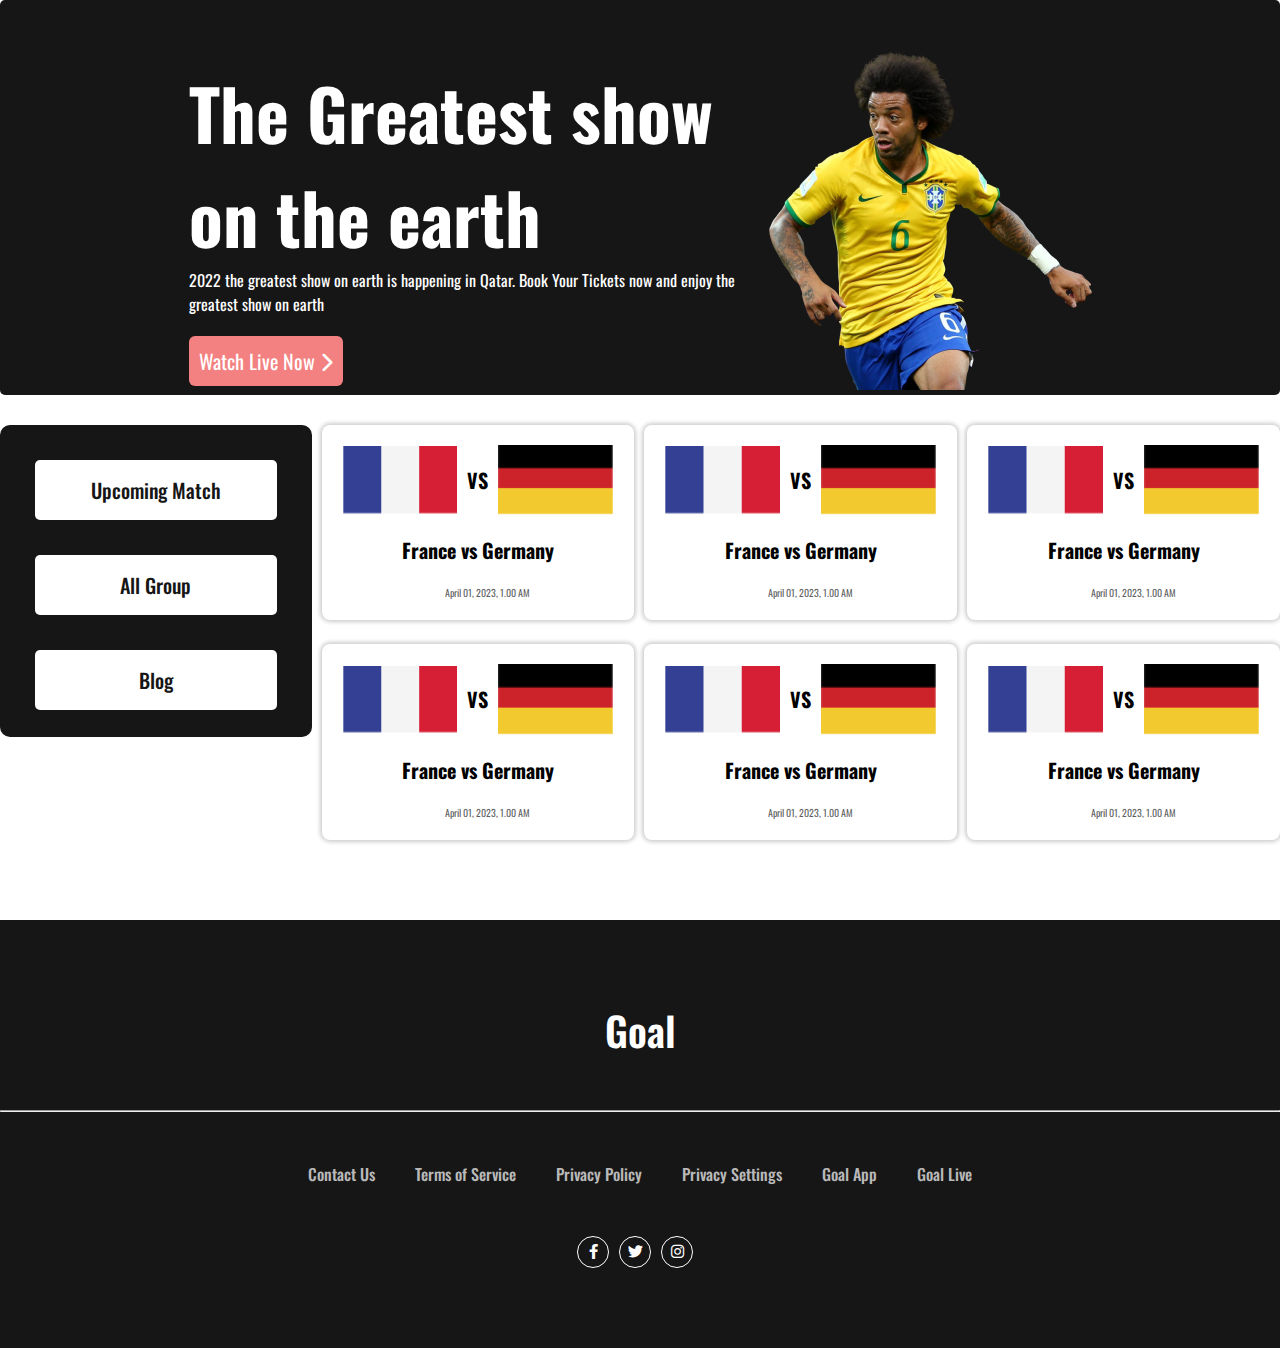
==== upcomingmatches.html @ de2afb93 "first" ====
<!DOCTYPE html>
<html lang="en">
<head>
    <meta charset="UTF-8">
    <meta http-equiv="X-UA-Compatible" content="IE=edge">
    <meta name="viewport" content="width=device-width, initial-scale=1.0">
    <link href="https://fonts.googleapis.com/css2?family=Oswald:wght@400;500;600;700&display=swap" rel="stylesheet">
    <link rel="stylesheet" href="css/all.min.css">
    <link rel="stylesheet" href="css/fontawesome.min.css">
    <link rel="stylesheet" href="css/style.css">
    <link rel="stylesheet" href="css/responsive.css">

    <title>Upcoming Matches</title>
</head>
<body>
    <!-- ===============================================================
                               BANNER PART START
    ================================================================ -->
    <section id="banner">
        <div class="container">
            <div class="banner_part">
                <div class="banner_text">
                    <h2>The Greatest show on the earth</h2>
                    <p>2022 the greatest show on earth is happening in Qatar. Book Your Tickets now and enjoy the greatest show on earth</p>
                    <a href="#">Watch Live Now <i class="fas fa-chevron-right nxt_arrow slick-arrow"></i></a>
                </div>
                <div class="banner_img">
                    <img src="images/Banner Image.png">
                </div>    
            </div>
        </div>
    </section>
    <!-- ===============================================================
                                BANNER PART END
    ================================================================ -->
    <!-- ===============================================================
                             MAIN PART START
    ================================================================ -->
    <main>
        <section class="container">
            <div class="blogs_part">
                <div class="catagory">
                    <a href="#">Upcoming Match</a>
                    <a href="#">All Group</a>
                    <a href="index.html">Blog</a>
                </div>
                <div class="blogs">
                    <div class="blog">
                        <div class="country_flags">
                            <img src="images/Flag.png">
                            <h5>VS</h5>
                            <img src="images/germany Flag.png">
                        </div>
                        <div class="country_text">
                            <h4>France vs Germany</h4>
                            <p>April 01, 2023, 1.00 AM</p>
                        </div>
                    </div>
                    <div class="blog">
                        <div class="country_flags">
                            <img src="images/Flag.png">
                            <h5>VS</h5>
                            <img src="images/germany Flag.png">
                        </div>
                        <div class="country_text">
                            <h4>France vs Germany</h4>
                            <p>April 01, 2023, 1.00 AM</p>
                        </div>
                    </div>  
                    <div class="blog">
                        <div class="country_flags">
                            <img src="images/Flag.png">
                            <h5>VS</h5>
                            <img src="images/germany Flag.png">
                        </div>
                        <div class="country_text">
                            <h4>France vs Germany</h4>
                            <p>April 01, 2023, 1.00 AM</p>
                        </div>
                    </div>  
                    <div class="blog">
                        <div class="country_flags">
                            <img src="images/Flag.png">
                            <h5>VS</h5>
                            <img src="images/germany Flag.png">
                        </div>
                        <div class="country_text">
                            <h4>France vs Germany</h4>
                            <p>April 01, 2023, 1.00 AM</p>
                        </div>
                    </div>  
                    <div class="blog">
                        <div class="country_flags">
                            <img src="images/Flag.png">
                            <h5>VS</h5>
                            <img src="images/germany Flag.png">
                        </div>
                        <div class="country_text">
                            <h4>France vs Germany</h4>
                            <p>April 01, 2023, 1.00 AM</p>
                        </div>
                    </div>  
                    <div class="blog">
                        <div class="country_flags">
                            <img src="images/Flag.png">
                            <h5>VS</h5>
                            <img src="images/germany Flag.png">
                        </div>
                        <div class="country_text">
                            <h4>France vs Germany</h4>
                            <p>April 01, 2023, 1.00 AM</p>
                        </div>
                    </div>              
                </div>
            </div>
        </section>
    </main>
    <!-- ===============================================================
                            MAIN PART END
    ================================================================ -->
    <!-- ===============================================================
                             FOOTER PART START
    ================================================================ -->
    <footer>
        <div class="container">
            <div class="footer_top">
                <h2>Goal</h2>
            </div>
            <hr>
            <div class="footer_bottom">
                <ul>
                    <li><a href="#">Contact Us</a></li>
                    <li><a href="#">Terms of Service</a></li>
                    <li><a href="#">Privacy Policy </a></li>
                    <li><a href="#"> Privacy Settings</a></li>
                    <li><a href="#">Goal App</a></li>
                    <li><a href="#">Goal Live</a></li>
                </ul>
            </div>
            <div class="social_media">
                <ul>
                    <li><a href="https://www.facebook.com/inamahmed0" target="_blank"><i class="fab fa-facebook-f"></i></a></li>
                    <li><a href="https://twitter.com/inamahmed00" target="_blank"><i class="fab fa-twitter"></i></a></li>
                    <li><a href="https://www.instagram.com/mohammad.enamul.haque/?hl=en" target="_blank"><i class="fab fa-instagram"></i></a></li>
                </ul>
            </div>
        </div>
    </footer>
    <!-- ===============================================================
                              FOOTER PART END
    ================================================================ -->
    
</body>
</html>
---- css/style.css ----
/*====================================================
                   COMMON CSS START
====================================================*/
* {
  margin: 0;
  outline: 0;
  padding: 0;
}

ul, ol {
  list-style: none;
}

a {
  text-decoration: none;
  display: inline-block;
}

h1, h2, h3, h4, h5, h6, p, ul, li, ol {
  padding: 0;
  margin: 0;
}
body{
    font-family: 'Oswald', sans-serif;
}
.container{
    max-width: 1320px;
    margin: 0 auto;
}
/*====================================================
                   COMMON CSS END
====================================================*/
/*====================================================
                   BANNER PART START
====================================================*/
#banner{
    padding-bottom: 80px;
}
.banner_part{
    display: flex;
    background-color: #161616;
    border-radius: 5px;
    padding-top: 50px;
    justify-content: center;
}
.banner_text{
    width: 580px;
    margin-top: 50px;
}
.banner_text h2{
    font-weight: 700;
    font-size: 70px;
    color: #FFFFFF;
}
.banner_text p{
    font-weight: 400;
    font-size: 16px;
    color: #FFFFFF;
}
.banner_text a{
    font-weight: 400;
    font-size: 20px;
    color: #FFFFFF;
    padding: 10px;
    background-color: #f38181;
    margin-top: 20px;
    border-radius: 6px;
    transition: all linear .3s;
}
.banner_text a i{
    transition: all linear .3s;
}
.banner_text a:hover i{
    transform:rotate(360deg);
}
.banner_text a:hover{
    background-color: #FFFFFF;
    color: #f38181;
}
.banner_img{
    padding-top: 50px;
}
.banner_img img{
    width: 580px;
}
/*====================================================
                   BANNER PART END
====================================================*/
/*====================================================
                   BLOG PART START
====================================================*/
.blogs_part{
    display: flex;
    padding-bottom: 80px;
}

.catagory{
    background-color: #161616;
    border-radius: 10px;
    width: 312px;
    height: 312px;
    margin-right: 10px;

}
.catagory a{
    font-weight: 500;
    font-size: 20px;
    color: #161616;
    padding: 15px 15px;
    background-color: #FFFFFF;
    display: block;
    margin: 35px;
    text-align: center;
    border-radius: 5px;
    transition: all linear .3s;
}
.catagory a:hover{
    background-color: #f38181;
    color: #FFFFFF;
}
.blogs{
    grid-gap: 24px;
    display: grid;
    grid-template-columns: repeat(3, 1fr);
    width: 75%;
    margin-left: 10px;
      
}
.blog{
    background-color: #FFFFFF;
    box-shadow: 0 0 4px 2px rgba(0, 0, 0, 0.2);
    width: 312px;
    border-radius: 8px;
}    
.blog a{
    font-weight: 500;
    font-size: 16px;
    color: #161616;
    border: 1px solid #161616;
    padding: 4px 18px;
    margin-left: 20px;
    margin-top: 20px;
    transition: all linear .3s;
    border-radius: 5px;
}
.blog a:hover{
    background-color:#f38181;
    border-color: #f38181;
    color: #FFFFFF;
}

.blog img{
    width: 100%;
    max-width: 100%;
}
.blog p{
    font-weight: 600;
    font-size: 18px;
    color: #161616;
    margin-top: 20px;
    margin-left: 20px;
}
.blog_update{
    display: flex;
    align-items: center;
    margin-top: 20px;
    margin-bottom: 20px;
    margin-left: 20px;
}
.blog_time{
    display: flex;
    align-items: center;
}
.blog_time h5{
    font-weight: 400;
    font-size: 16px;
    color: rgb(22, 22, 22, .70);
    margin-left: 10px;
}
.blog_time i{
    color: rgb(22, 22, 22, .80);
    font-size: 16px;
}
.blog_comment{
    margin-left: 40px;
    display: flex;
    align-items: center;
}
.blog_comment i{
    color: rgb(22, 22, 22, .70);
    font-size: 16px;
}
.blog_comment h5{
    font-weight: 400;
    font-size: 16px;
    color: rgb(22, 22, 22, .80);
    margin-left: 10px;
}
.country_flags{
    display: flex;
    padding: 20px 20px;
    justify-content: center;
    align-items: center;
}
.country_flags img{
    width: 100%;
}
.country_flags h5{
    font-weight: 700;
    font-size: 20px;
    padding: 0 10px;
}
.country_text{
    text-align: center;
}
.country_text h4{
    font-weight: 700;
    font-size: 20px;
    text-align: center;
}
.country_text p{
    margin-bottom: 20px;
    font-weight: 400;
    font-size: 10px;
    color: rgb(22, 22, 22, .70)!important;
}
/*====================================================
                   BLOG PART END
====================================================*/
/*====================================================
                   FOOTER PART START
====================================================*/
footer{
    background-color: #161616;
    padding: 80px 0;
}
.footer_top h2{
    font-weight: 600;
    font-size: 40px;
    color: #FFFFFF;
    margin-bottom: 50px;
    text-align: center;
}
.footer_bottom ul{
    display: flex;
    text-align: center;
    justify-content: center;
    margin-top: 50px;
}
.footer_bottom ul li a{
    font-weight: 500;
    font-size: 16px;
    color: #B9B9B9;
    margin: 0 20px;
    transition: all linear .3s;
}
.footer_bottom ul li a:hover{
    color: #f38181;
}
.social_media ul{
    display: flex;
    margin-top: 50px;
    justify-content: center;
}
.social_media ul li a i{
    font-size: 15px;
    color: #fff;
    border-radius: 50%;
    border: 1px solid #ffff;
    width: 30px;
    height: 30px;
    line-height:30px;
    text-align: center;
    margin-right: 10px;
    transition: all linear .3s;
}
.social_media ul li a i:hover{
    background-color: #f38181;
    border-color: #f38181;
}
/*====================================================
                   FOOTER PART END
====================================================*/
---- css/responsive.css ----
@media only screen and (max-width:688px){
    /*=====================================
                BANNER PART START
    ======================================*/
    #banner{
        padding: 0;
    }
    .banner_part{
        padding-top: 0;
        display: flex;
        flex-direction: column;
        width: 100%;
        text-align: center;
        align-items: center;
        justify-content: center;
    }
    .banner_text{
        margin-bottom: 20px;
        margin-top: 30px;
    }
    .banner_text h2{
        font-size: 22px;
    }
    .banner_text p{
        font-size: 14px;
        color: rgba(255, 255, 255, 0.8);
        text-align: center;
        line-height: 25px;
        padding: 0 100px;
    }
    .banner_img{
        left: 20px;
    }
    .banner_img img{
        width: 100%;
    }
    /*=====================================
                BANNER PART END
    ======================================*/
    /*=====================================
                     BLOG PART START
    ======================================*/

    .blogs_part{
        display: block;
        padding-bottom: 30px;
    }
    .catagory{
        border-radius: 30px;    
        background-color: #FFFFFF;
        margin: 0;
        width: 100%;
    }
    .catagory a{
        font-weight: 500;
        font-size: 20px;
        color: #161616;
        padding: 15px 15px;
        background-color: #FFFFFF;
        display: block;
        margin: 35px;
        text-align: center;
        border-radius: 5px;
        transition: all linear .3s;
        text-align: center;
    }
    .blogs{
        grid-template-columns: repeat(1, 1fr);
        margin: 0 0 0 0;
        grid-column-gap: 10px;
        justify-content: center;
        width: 100%;
    }    
    .blog{
        width: 100%;
    }
    /*=====================================
               BLOG PART END
    ======================================*/
    /*=====================================
            FOOTER PART START
    ======================================*/
    footer{
        padding: 30px 0;
        margin: 0 auto;
    }
    .container{
        width: 100%;
        overflow: hidden;
    }
    .footer_top h2{
        font-size: 22px;
        margin-bottom: 20px;
    }
    .footer_bottom{
        width: 100%;
    }
    .footer_bottomul li a{
        font-size: 14px;
    }
    .footer_bottom ul li{
        padding: 10px 0;
    }
    .footer_bottom ul{
        display: block;
        margin-top: 20px;
    }
    .social_media ul{
        margin-top: 20px;
    }
}    
/*=====================================
           FOOTER PARTN END
======================================*/

/*=====================================
           FOR TABLET DEVICES
======================================*/
@media only screen and (min-width: 689px) and (max-width: 992px){
    /*=====================================
             BANNER PART START
    ======================================*/
    #banner{
        padding-bottom: 30px;
        padding-top: 0;
    }
    .banner_part{
        display: flex;
        background-color: #161616;
        border-radius: 5px;
        padding-top: 0;
        justify-content: space-evenly;
        align-items: center;
    }
    .banner_text{
        width: 289px;
    }

    .banner_text h2{
        font-size: 40px;
    }
    .banner_text p{
        font-size: 14px;
        color: rgba(255, 255, 255, 0.8);
        line-height: 25px;
    }
    .banner_img img{
        width: 100%;
    }
    /*=====================================
                 BANNER PART END
    ======================================*/


    /*=====================================
                 BLOG PART START
    ======================================*/
    .blogs_part{
        padding-bottom: 30px;
    }
    .catagory{
        border-radius: 30px;    
        background-color: #FFFFFF;
        display: flex;
        height: 100%;
        width: 100%;
        justify-content: center;
        margin-bottom: 20px;
        align-items: center;
    }
    .catagory a{
        font-size: 20px;
        padding: 10px 20px;
        text-align: center;
        border-radius:10px;
        margin-left: 20px;
        margin-right: 20px;
        border: 1px solid rgba(232, 232, 232, 1);
        margin-top: 0;
        margin-bottom: 0;
    }
    .blogs_part{
        display: block;
        padding-bottom: 30px;
    }
    .blogs{
        grid-template-columns: repeat(2, 1fr);
        margin: 0 0 0 0;
        grid-column-gap: 10px;
        justify-content: center;
        width: 100%;
        align-items: center;
    }   
    .blog{
        width: 100%;
    }
}
/*=====================================
           FOR LARGE DEVICES
======================================*/
@media only screen and (min-width: 993px) and (max-width: 1312px){

    
    /*=====================================
                 BANNER PART START
    ======================================*/
    #banner{

        padding-top: 0;
        padding-bottom: 30px;
    }
    .banner_part{
        display: flex;
        background-color: #161616;
        border-radius: 5px;
        padding-top: 0;
        align-items: center;
    }
    .banner_img img{
        width: 100%;
    }

    /*=====================================
                 BLOG PART START
    ======================================*/
    .blogs{
        grid-template-columns: repeat(3, 1fr);
        margin: 0 0 0 0;
        grid-column-gap: 10px;
        justify-content: center;
    }   
    .blog{
        width: 100%;
    }
    /*=====================================
                 FOOTER PART START
    ======================================*/
    
}
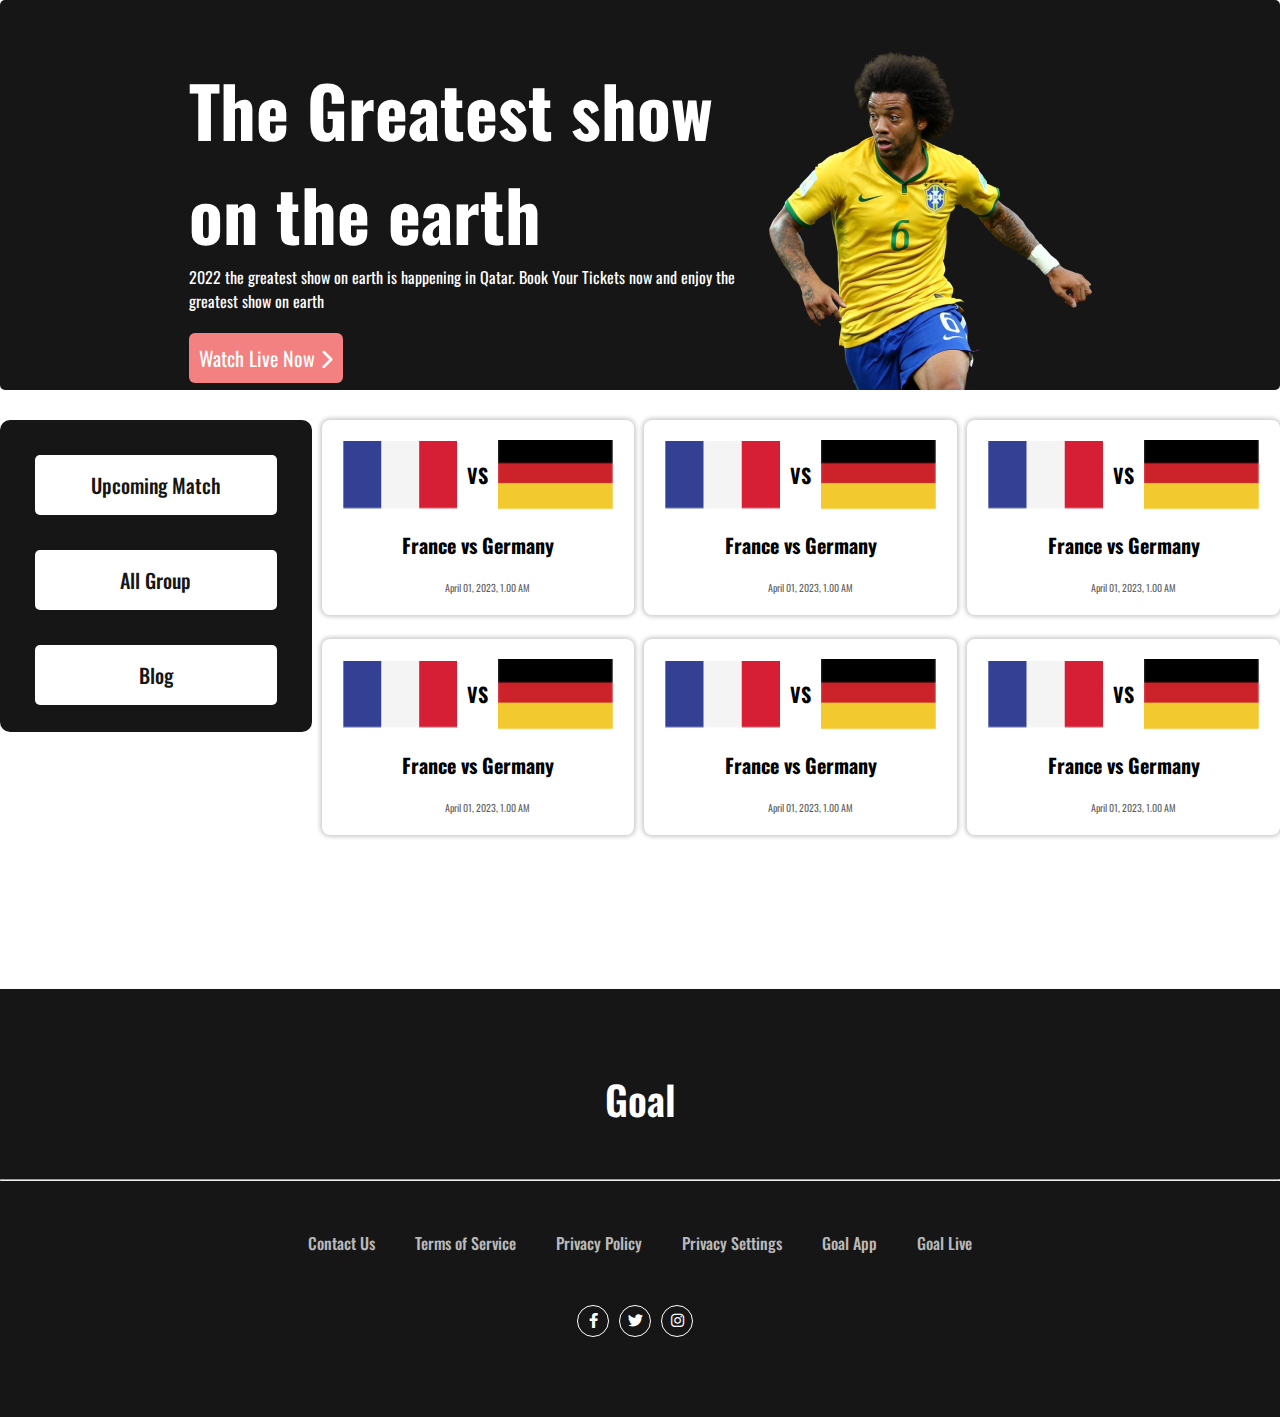
==== commit 9f197b31: "viwe All Added" ====
--- a/upcomingmatches.html
+++ b/upcomingmatches.html
@@ -113,6 +113,9 @@
                     </div>              
                 </div>
             </div>
+            <div class="view-all">
+                <a href="">View All</a>
+            </div>
         </section>
     </main>
     <!-- ===============================================================
--- a/css/style.css
+++ b/css/style.css
@@ -2,282 +2,342 @@
                    COMMON CSS START
 ====================================================*/
 * {
-  margin: 0;
-  outline: 0;
-  padding: 0;
-}
-
-ul, ol {
-  list-style: none;
-}
-
-a {
-  text-decoration: none;
-  display: inline-block;
-}
-
-h1, h2, h3, h4, h5, h6, p, ul, li, ol {
-  padding: 0;
-  margin: 0;
-}
-body{
-    font-family: 'Oswald', sans-serif;
-}
-.container{
-    max-width: 1320px;
-    margin: 0 auto;
-}
-/*====================================================
-                   COMMON CSS END
-====================================================*/
-/*====================================================
-                   BANNER PART START
-====================================================*/
-#banner{
-    padding-bottom: 80px;
-}
-.banner_part{
-    display: flex;
-    background-color: #161616;
-    border-radius: 5px;
-    padding-top: 50px;
-    justify-content: center;
-}
-.banner_text{
-    width: 580px;
-    margin-top: 50px;
-}
-.banner_text h2{
-    font-weight: 700;
-    font-size: 70px;
-    color: #FFFFFF;
-}
-.banner_text p{
-    font-weight: 400;
-    font-size: 16px;
-    color: #FFFFFF;
-}
-.banner_text a{
-    font-weight: 400;
-    font-size: 20px;
-    color: #FFFFFF;
-    padding: 10px;
-    background-color: #f38181;
-    margin-top: 20px;
-    border-radius: 6px;
-    transition: all linear .3s;
-}
-.banner_text a i{
-    transition: all linear .3s;
-}
-.banner_text a:hover i{
-    transform:rotate(360deg);
-}
-.banner_text a:hover{
-    background-color: #FFFFFF;
-    color: #f38181;
-}
-.banner_img{
-    padding-top: 50px;
-}
-.banner_img img{
-    width: 580px;
-}
-/*====================================================
-                   BANNER PART END
-====================================================*/
-/*====================================================
-                   BLOG PART START
-====================================================*/
-.blogs_part{
-    display: flex;
-    padding-bottom: 80px;
-}
-
-.catagory{
-    background-color: #161616;
-    border-radius: 10px;
-    width: 312px;
-    height: 312px;
-    margin-right: 10px;
-
-}
-.catagory a{
-    font-weight: 500;
-    font-size: 20px;
-    color: #161616;
-    padding: 15px 15px;
-    background-color: #FFFFFF;
-    display: block;
-    margin: 35px;
-    text-align: center;
-    border-radius: 5px;
-    transition: all linear .3s;
-}
-.catagory a:hover{
-    background-color: #f38181;
-    color: #FFFFFF;
-}
-.blogs{
-    grid-gap: 24px;
-    display: grid;
-    grid-template-columns: repeat(3, 1fr);
-    width: 75%;
-    margin-left: 10px;
-      
-}
-.blog{
-    background-color: #FFFFFF;
-    box-shadow: 0 0 4px 2px rgba(0, 0, 0, 0.2);
-    width: 312px;
-    border-radius: 8px;
-}    
-.blog a{
-    font-weight: 500;
-    font-size: 16px;
-    color: #161616;
-    border: 1px solid #161616;
-    padding: 4px 18px;
-    margin-left: 20px;
-    margin-top: 20px;
-    transition: all linear .3s;
-    border-radius: 5px;
-}
-.blog a:hover{
-    background-color:#f38181;
-    border-color: #f38181;
-    color: #FFFFFF;
-}
-
-.blog img{
-    width: 100%;
-    max-width: 100%;
-}
-.blog p{
-    font-weight: 600;
-    font-size: 18px;
-    color: #161616;
-    margin-top: 20px;
-    margin-left: 20px;
-}
-.blog_update{
-    display: flex;
-    align-items: center;
-    margin-top: 20px;
-    margin-bottom: 20px;
-    margin-left: 20px;
-}
-.blog_time{
-    display: flex;
-    align-items: center;
-}
-.blog_time h5{
-    font-weight: 400;
-    font-size: 16px;
-    color: rgb(22, 22, 22, .70);
-    margin-left: 10px;
-}
-.blog_time i{
-    color: rgb(22, 22, 22, .80);
-    font-size: 16px;
-}
-.blog_comment{
-    margin-left: 40px;
-    display: flex;
-    align-items: center;
-}
-.blog_comment i{
-    color: rgb(22, 22, 22, .70);
-    font-size: 16px;
-}
-.blog_comment h5{
-    font-weight: 400;
-    font-size: 16px;
-    color: rgb(22, 22, 22, .80);
-    margin-left: 10px;
-}
-.country_flags{
-    display: flex;
-    padding: 20px 20px;
-    justify-content: center;
-    align-items: center;
-}
-.country_flags img{
-    width: 100%;
-}
-.country_flags h5{
-    font-weight: 700;
-    font-size: 20px;
-    padding: 0 10px;
-}
-.country_text{
-    text-align: center;
-}
-.country_text h4{
-    font-weight: 700;
-    font-size: 20px;
-    text-align: center;
-}
-.country_text p{
-    margin-bottom: 20px;
-    font-weight: 400;
-    font-size: 10px;
-    color: rgb(22, 22, 22, .70)!important;
-}
-/*====================================================
-                   BLOG PART END
-====================================================*/
-/*====================================================
-                   FOOTER PART START
-====================================================*/
-footer{
-    background-color: #161616;
-    padding: 80px 0;
-}
-.footer_top h2{
-    font-weight: 600;
-    font-size: 40px;
-    color: #FFFFFF;
-    margin-bottom: 50px;
-    text-align: center;
-}
-.footer_bottom ul{
-    display: flex;
-    text-align: center;
-    justify-content: center;
-    margin-top: 50px;
-}
-.footer_bottom ul li a{
-    font-weight: 500;
-    font-size: 16px;
-    color: #B9B9B9;
-    margin: 0 20px;
-    transition: all linear .3s;
-}
-.footer_bottom ul li a:hover{
-    color: #f38181;
-}
-.social_media ul{
-    display: flex;
-    margin-top: 50px;
-    justify-content: center;
-}
-.social_media ul li a i{
-    font-size: 15px;
-    color: #fff;
-    border-radius: 50%;
-    border: 1px solid #ffff;
-    width: 30px;
-    height: 30px;
-    line-height:30px;
-    text-align: center;
-    margin-right: 10px;
-    transition: all linear .3s;
-}
-.social_media ul li a i:hover{
-    background-color: #f38181;
-    border-color: #f38181;
-}
-/*====================================================
-                   FOOTER PART END
-====================================================*/+    margin: 0;
+    outline: 0;
+    padding: 0;
+  }
+  
+  ul, ol {
+    list-style: none;
+  }
+  
+  a {
+    text-decoration: none;
+    display: inline-block;
+  }
+  
+  h1, h2, h3, h4, h5, h6, p, ul, li, ol {
+    padding: 0;
+    margin: 0;
+  }
+  body{
+      font-family: 'Oswald', sans-serif;
+  }
+  .container{
+      max-width: 1320px;
+      margin: 0 auto;
+  }
+  /*====================================================
+                     COMMON CSS END
+  ====================================================*/
+  /*====================================================
+                     BANNER PART START
+  ====================================================*/
+  #banner{
+      padding-bottom: 80px;
+  }
+  .banner_part{
+      display: flex;
+      background-color: #161616;
+      border-radius: 5px;
+      padding-top: 50px;
+      justify-content: center;
+  }
+  .banner_text{
+      width: 580px;
+      margin-top: 50px;
+  }
+  .banner_text h2{
+      font-weight: 700;
+      font-size: 70px;
+      color: #FFFFFF;
+  }
+  .banner_text p{
+      font-weight: 400;
+      font-size: 16px;
+      color: #FFFFFF;
+  }
+  .banner_text a{
+      font-weight: 400;
+      font-size: 20px;
+      color: #FFFFFF;
+      padding: 10px;
+      background-color: #f38181;
+      margin-top: 20px;
+      border-radius: 6px;
+      transition: all linear .3s;
+  }
+  
+  .wln {
+      -webkit-animation-duration: 2s;
+      animation-duration: 2s;
+      -webkit-animation-fill-mode: both;
+      animation-fill-mode: both;
+  }
+  @keyframes rubberBand {
+      0% {
+          -webkit-transform: scale3d(1, 1, 1);
+          transform: scale3d(1, 1, 1)
+      }
+      30% {
+          -webkit-transform: scale3d(1.25, .75, 1);
+          transform: scale3d(1.25, .75, 1)
+      }
+      40% {
+          -webkit-transform: scale3d(.75, 1.25, 1);
+          transform: scale3d(0.75, 1.25, 1)
+      }
+      50% {
+          -webkit-transform: scale3d(1.15, .85, 1);
+          transform: scale3d(1.15, .85, 1)
+      }
+      65% {
+          -webkit-transform: scale3d(.95, 1.05, 1);
+          transform: scale3d(.95, 1.05, 1)
+      }
+      75% {
+          -webkit-transform: scale3d(1.05, .95, 1);
+          transform: scale3d(1.05, .95, 1)
+      }
+      100% {
+          -webkit-transform: scale3d(1, 1, 1);
+          transform: scale3d(1, 1, 1)
+      }
+  }
+  .rubberBand {
+      -webkit-animation-name: rubberBand;
+      animation-name: rubberBand
+  }
+  .banner_text a i{
+      transition: all linear .3s;
+  }
+  .banner_text a:hover i{
+      transform:rotate(360deg);
+  }
+  .banner_text a:hover{
+      background-color: #FFFFFF;
+      color: #f38181;
+  }
+  .banner_img{
+      padding-top: 50px;
+  }
+  .banner_img img{
+      width: 580px;
+      margin-bottom: -5px;
+  }
+  /*====================================================
+                     BANNER PART END
+  ====================================================*/
+  /*====================================================
+                     BLOG PART START
+  ====================================================*/
+  .blogs_part{
+      display: flex;
+      padding-bottom: 80px;
+  }
+  
+  .catagory{
+      background-color: #161616;
+      border-radius: 10px;
+      width: 312px;
+      height: 312px;
+      margin-right: 10px;
+  
+  }
+  .catagory a{
+      font-weight: 500;
+      font-size: 20px;
+      color: #161616;
+      padding: 15px 15px;
+      background-color: #FFFFFF;
+      display: block;
+      margin: 35px;
+      text-align: center;
+      border-radius: 5px;
+      transition: all linear .3s;
+  }
+  .catagory a:hover{
+      background-color: #f38181;
+      color: #FFFFFF;
+  }
+  .blogs{
+      grid-gap: 24px;
+      display: grid;
+      grid-template-columns: repeat(3, 1fr);
+      width: 75%;
+      margin-left: 10px;
+        
+  }
+  .blog{
+      background-color: #FFFFFF;
+      box-shadow: 0 0 4px 2px rgba(0, 0, 0, 0.2);
+      width: 312px;
+      border-radius: 8px;
+  }    
+  .blog a{
+      font-weight: 500;
+      font-size: 16px;
+      color: #161616;
+      border: 1px solid #161616;
+      padding: 4px 18px;
+      margin-left: 20px;
+      margin-top: 20px;
+      transition: all linear .3s;
+      border-radius: 5px;
+  }
+  .blog a:hover{
+      background-color:#f38181;
+      border-color: #f38181;
+      color: #FFFFFF;
+  }
+  
+  .blog img{
+      width: 100%;
+      max-width: 100%;
+  }
+  .blog p{
+      font-weight: 600;
+      font-size: 18px;
+      color: #161616;
+      margin-top: 20px;
+      margin-left: 20px;
+  }
+  .blog_update{
+      display: flex;
+      align-items: center;
+      margin-top: 20px;
+      margin-bottom: 20px;
+      margin-left: 20px;
+  }
+  .blog_time{
+      display: flex;
+      align-items: center;
+  }
+  .blog_time h5{
+      font-weight: 400;
+      font-size: 16px;
+      color: rgb(22, 22, 22, .70);
+      margin-left: 10px;
+  }
+  .blog_time i{
+      color: rgb(22, 22, 22, .80);
+      font-size: 16px;
+  }
+  .blog_comment{
+      margin-left: 40px;
+      display: flex;
+      align-items: center;
+  }
+  .blog_comment i{
+      color: rgb(22, 22, 22, .70);
+      font-size: 16px;
+  }
+  .blog_comment h5{
+      font-weight: 400;
+      font-size: 16px;
+      color: rgb(22, 22, 22, .80);
+      margin-left: 10px;
+  }
+  .country_flags{
+      display: flex;
+      padding: 20px 20px;
+      justify-content: center;
+      align-items: center;
+  }
+  .country_flags img{
+      width: 100%;
+  }
+  .country_flags h5{
+      font-weight: 700;
+      font-size: 20px;
+      padding: 0 10px;
+  }
+  .country_text{
+      text-align: center;
+  }
+  .country_text h4{
+      font-weight: 700;
+      font-size: 20px;
+      text-align: center;
+  }
+  .country_text p{
+      margin-bottom: 20px;
+      font-weight: 400;
+      font-size: 10px;
+      color: rgb(22, 22, 22, .70)!important;
+  }
+  .view-all a{
+      font-weight: 400;
+      font-size: 20px;
+      color: #FFFFFF;
+      padding: 6px 15px;
+      background-color: #f38181;
+      border-radius: 6px;
+      transition: all linear .3s;
+      margin-bottom: 30px;
+      text-transform: uppercase;
+      border: 1px solid #e7e7e7;
+      text-align: center;
+  }
+  .view-all:hover a{
+      background-color: #FFFFFF;
+      color: #f38181;
+      border-color: #f38181;
+  }
+  /*====================================================
+                     BLOG PART END
+  ====================================================*/
+  /*====================================================
+                     FOOTER PART START
+  ====================================================*/
+  footer{
+      background-color: #161616;
+      padding: 80px 0;
+  }
+  .footer_top h2{
+      font-weight: 600;
+      font-size: 40px;
+      color: #FFFFFF;
+      margin-bottom: 50px;
+      text-align: center;
+  }
+  .footer_bottom ul{
+      display: flex;
+      text-align: center;
+      justify-content: center;
+      margin-top: 50px;
+  }
+  .footer_bottom ul li a{
+      font-weight: 500;
+      font-size: 16px;
+      color: #B9B9B9;
+      margin: 0 20px;
+      transition: all linear .3s;
+  }
+  .footer_bottom ul li a:hover{
+      color: #f38181;
+  }
+  .social_media ul{
+      display: flex;
+      margin-top: 50px;
+      justify-content: center;
+  }
+  .social_media ul li a i{
+      font-size: 15px;
+      color: #fff;
+      border-radius: 50%;
+      border: 1px solid #ffff;
+      width: 30px;
+      height: 30px;
+      line-height:30px;
+      text-align: center;
+      margin-right: 10px;
+      transition: all linear .3s;
+  }
+  .social_media ul li a i:hover{
+      background-color: #f38181;
+      border-color: #f38181;
+  }
+  /*====================================================
+                     FOOTER PART END
+  ====================================================*/--- a/css/responsive.css
+++ b/css/responsive.css
@@ -74,6 +74,9 @@
     .blog{
         width: 100%;
     }
+    .view-all{
+        visibility: hidden;
+    }
     /*=====================================
                BLOG PART END
     ======================================*/
@@ -194,6 +197,11 @@
     .blog{
         width: 100%;
     }
+    .view-all{
+        visibility: visible;
+        text-align: center;
+    }
+    
 }
 /*=====================================
            FOR LARGE DEVICES
@@ -232,8 +240,18 @@
     .blog{
         width: 100%;
     }
+    .view-all{
+        visibility: hidden;
+    }
     /*=====================================
                  FOOTER PART START
     ======================================*/
     
+}
+
+@media only screen and (min-width: 1313px) and (max-width: 1400px){
+    .view-all{visibility: hidden;}
+}
+@media only screen and (min-width: 1401px) and (max-width: 20000px){
+    .view-all{visibility: hidden;}
 }